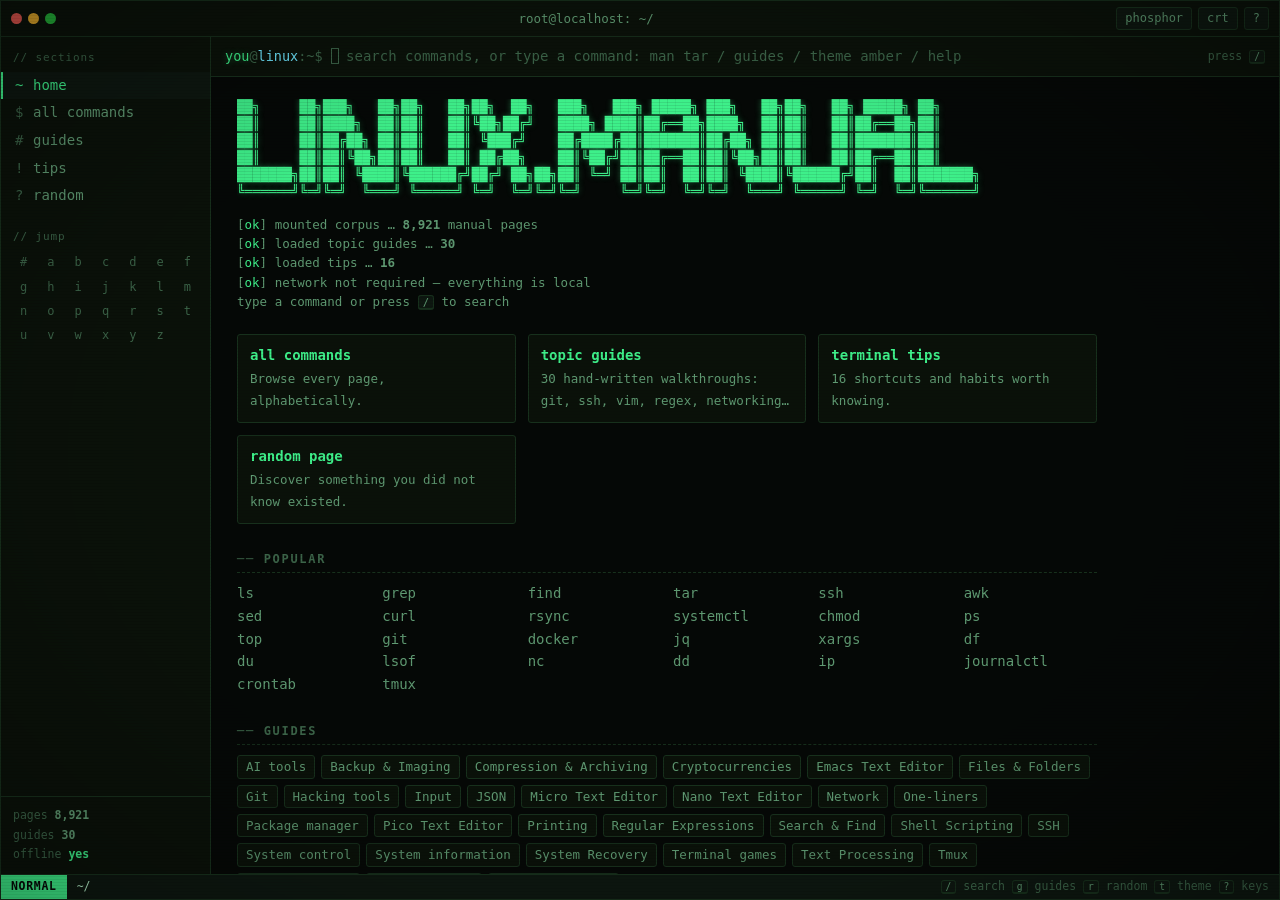
==== site/app.html @ e196953b "Add a landing page in front of the reference app The landing page is now site/index.html and the ref" ====
<!doctype html>
<html lang="en" data-theme="phosphor">
<head>
  <meta charset="utf-8">
  <meta name="viewport" content="width=device-width, initial-scale=1">

  <!-- Primary SEO -->
  <title>linux.manual — Linux Command Reference</title>
  <meta
    name="description"
    content="An offline, terminal-styled reference for 8,900+ Linux commands."
  >
  <meta name="robots" content="index, follow">
  <link rel="canonical" href="https://linuxmanual.vercel.app/app.html">

  <!-- Theme -->
  <meta name="theme-color" content="#050806">
  <meta name="color-scheme" content="dark">

  <!-- Open Graph -->
  <meta property="og:type" content="website">
  <meta property="og:url" content="https://linuxmanual.vercel.app/app.html">
  <meta property="og:title" content="linux.manual — Linux Command Reference">
  <meta
    property="og:description"
    content="An offline, terminal-styled reference for 8,900+ Linux commands."
  >
  <meta property="og:site_name" content="linux.manual">
  <meta property="og:locale" content="en_US">

  <!-- Open Graph Image -->
  <meta
    property="og:image"
    content="https://linuxmanual.vercel.app/assets/og-image.png"
  >
  <meta
    property="og:image:secure_url"
    content="https://linuxmanual.vercel.app/assets/og-image.png"
  >
  <meta property="og:image:type" content="image/png">
  <meta property="og:image:width" content="1200">
  <meta property="og:image:height" content="630">
  <meta
    property="og:image:alt"
    content="linux.manual — Linux Command Reference"
  >

  <!-- Twitter / X -->
  <meta name="twitter:card" content="summary_large_image">
  <meta
    name="twitter:title"
    content="linux.manual — Linux Command Reference"
  >
  <meta
    name="twitter:description"
    content="An offline, terminal-styled reference for 8,900+ Linux commands."
  >
  <meta
    name="twitter:image"
    content="https://linuxmanual.vercel.app/assets/og-image.png"
  >
  <meta
    name="twitter:image:alt"
    content="linux.manual — Linux Command Reference"
  >

  <!-- Favicon -->
  <link
    rel="icon"
    href="data:image/svg+xml,<svg xmlns='http://www.w3.org/2000/svg' viewBox='0 0 16 16'><rect width='16' height='16' rx='2' fill='%23050806'/><path d='M3 4l3 4-3 4' stroke='%233ef08a' stroke-width='1.6' fill='none' stroke-linecap='round' stroke-linejoin='round'/><path d='M8.5 12h4.5' stroke='%233ef08a' stroke-width='1.6' fill='none' stroke-linecap='round'/></svg>"
  >

  <!-- Stylesheet -->
  <link rel="stylesheet" href="assets/css/style.css">
</head>
<body>

<div class="crt" aria-hidden="true"></div>

<div class="window">

  <header class="titlebar">
    <div class="dots"><i class="dot dot-r"></i><i class="dot dot-y"></i><i class="dot dot-g"></i></div>
    <div class="titlebar-title" id="titlebar-title">root@localhost: ~/reference</div>
    <div class="titlebar-tools">
      <button class="tool" id="btn-theme" title="Cycle theme (t)"><span id="theme-name">phosphor</span></button>
      <button class="tool" id="btn-crt" title="Toggle CRT effect">crt</button>
      <button class="tool" id="btn-help" title="Keyboard shortcuts (?)">?</button>
    </div>
  </header>

  <div class="body">

    <nav class="sidebar" id="sidebar">
      <div class="nav-group">
        <div class="nav-label">// sections</div>
        <a class="nav-item" href="#/" data-nav="home"><span class="glyph">~</span>home</a>
        <a class="nav-item" href="#/all" data-nav="all"><span class="glyph">$</span>all commands</a>
        <a class="nav-item" href="#/guides" data-nav="guides"><span class="glyph">#</span>guides</a>
        <a class="nav-item" href="#/tips" data-nav="tips"><span class="glyph">!</span>tips</a>
        <a class="nav-item" href="#/random" data-nav="random"><span class="glyph">?</span>random</a>
      </div>
      <div class="nav-group">
        <div class="nav-label">// jump</div>
        <div class="alpha" id="alpha"></div>
      </div>
      <div class="nav-group nav-recent" id="recent-group" hidden>
        <div class="nav-label">// recent</div>
        <div id="recent"></div>
      </div>
      <div class="nav-foot">
        <div><span class="dim">pages</span> <b id="stat-commands">—</b></div>
        <div><span class="dim">guides</span> <b id="stat-guides">—</b></div>
        <div><span class="dim">offline</span> <b class="ok">yes</b></div>
      </div>
    </nav>

    <main class="main">
      <form class="promptbar" id="promptform" autocomplete="off">
        <label class="ps1" for="prompt"><span class="ps1-user">you</span><span class="ps1-at">@</span><span class="ps1-host">linux</span><span class="ps1-path">:~$</span></label>
        <span class="prompt-wrap">
          <input id="prompt" class="prompt-input" type="text" spellcheck="false"
                 placeholder="search commands, or type a command: man tar / guides / theme amber / help"
                 aria-label="Search or run a command">
          <span class="prompt-caret" id="prompt-caret" aria-hidden="true"><span
                class="caret-measure" id="caret-measure"></span><span class="caret-block"></span></span>
        </span>
        <span class="prompt-hint" id="prompt-hint">press <kbd>/</kbd></span>
      </form>

      <div class="suggest" id="suggest" hidden></div>

      <section class="view" id="view" tabindex="-1"></section>
    </main>

  </div>

  <footer class="statusbar">
    <span class="st st-mode" id="st-mode">NORMAL</span>
    <span class="st st-path" id="st-path">~/</span>
    <span class="st st-msg" id="st-msg"></span>
    <span class="st st-spacer"></span>
    <span class="st st-keys"><kbd>/</kbd> search <kbd>g</kbd> guides <kbd>r</kbd> random <kbd>t</kbd> theme <kbd>?</kbd> keys</span>
  </footer>

</div>

<div class="modal" id="modal" hidden>
  <div class="modal-box">
    <div class="modal-head">keyboard shortcuts<button class="tool" id="modal-close">esc</button></div>
    <div class="modal-body" id="modal-body"></div>
  </div>
</div>

<script src="data/meta.js"></script>
<script src="data/index.js"></script>
<script src="data/basics.js"></script>
<script src="data/tips.js"></script>
<script src="assets/js/markdown.js"></script>
<script src="assets/js/app.js"></script>
</body>
</html>
---- site/assets/css/style.css ----
/* ==========================================================================
   linux.manual — terminal-inspired Linux command reference
   Themes are token swaps on :root[data-theme]; everything else is shared.
   ========================================================================== */

:root {
  --bg:        #050806;
  --bg-deep:   #020403;
  --panel:     #0a1109;
  --panel-2:   #0d1710;
  --line:      #17301c;
  --fg:        #b8f5cd;
  --fg-dim:    #5f9a72;
  --fg-mute:   #3c6549;
  --accent:    #3ef08a;
  --accent-2:  #7df3b3;
  --warn:      #f5c451;
  --danger:    #ff6b6b;
  --link:      #6ee7ff;
  --glow:      0 0 6px rgba(62, 240, 138, .35);
  --sel:       rgba(62, 240, 138, .22);

  --mono: ui-monospace, "SFMono-Regular", "JetBrains Mono", "Fira Code", Menlo,
          Consolas, "DejaVu Sans Mono", monospace;
  --r: 3px;
}

:root[data-theme="amber"] {
  --bg: #0a0703; --bg-deep: #050301; --panel: #120c04; --panel-2: #1a1206;
  --line: #3a2708; --fg: #ffd79a; --fg-dim: #b98a45; --fg-mute: #7c5c2e;
  --accent: #ffb000; --accent-2: #ffcf5c; --link: #ffd9a0;
  --glow: 0 0 6px rgba(255, 176, 0, .35); --sel: rgba(255, 176, 0, .2);
}

:root[data-theme="ice"] {
  --bg: #04070d; --bg-deep: #010306; --panel: #071019; --panel-2: #0a1622;
  --line: #143046; --fg: #cfe8ff; --fg-dim: #6f9dc0; --fg-mute: #4a708c;
  --accent: #58c7ff; --accent-2: #9adcff; --link: #8fe0c8;
  --glow: 0 0 6px rgba(88, 199, 255, .35); --sel: rgba(88, 199, 255, .2);
}

:root[data-theme="paper"] {
  --bg: #f4f1e8; --bg-deep: #e8e4d8; --panel: #fbf9f3; --panel-2: #f1ede2;
  --line: #d8d2c0; --fg: #23211c; --fg-dim: #6b665a; --fg-mute: #8f8a7c;
  --accent: #1f7a4d; --accent-2: #17603c; --warn: #9a6b00; --danger: #b3261e;
  --link: #1d5fa8; --glow: none; --sel: rgba(31, 122, 77, .18);
}

* { box-sizing: border-box; }

html, body {
  height: 100%;
  margin: 0;
}

body {
  background: var(--bg-deep);
  color: var(--fg);
  font-family: var(--mono);
  font-size: 14px;
  line-height: 1.55;
  overflow: hidden;
  -webkit-font-smoothing: antialiased;
}

::selection { background: var(--sel); }

a { color: var(--link); text-decoration: none; }
a:hover { text-decoration: underline; }

kbd {
  font-family: inherit;
  font-size: .84em;
  border: 1px solid var(--line);
  border-bottom-width: 2px;
  border-radius: var(--r);
  padding: 0 4px;
  color: var(--fg-dim);
  background: var(--panel-2);
}

/* ---------- CRT overlay -------------------------------------------------- */

.crt {
  position: fixed;
  inset: 0;
  pointer-events: none;
  z-index: 100;
  background:
    repeating-linear-gradient(
      to bottom,
      rgba(0, 0, 0, .16) 0px, rgba(0, 0, 0, .16) 1px,
      transparent 1px, transparent 3px);
  opacity: .55;
  mix-blend-mode: multiply;
}
.crt::after {
  content: "";
  position: absolute;
  inset: 0;
  background: radial-gradient(ellipse at center, transparent 55%, rgba(0, 0, 0, .55) 100%);
}
body.no-crt .crt { display: none; }
:root[data-theme="paper"] .crt { opacity: .25; }

/* ---------- window chrome ------------------------------------------------ */

.window {
  height: 100%;
  display: flex;
  flex-direction: column;
  background: var(--bg);
  border: 1px solid var(--line);
}

.titlebar {
  display: flex;
  align-items: center;
  gap: 12px;
  padding: 6px 10px;
  background: var(--panel);
  border-bottom: 1px solid var(--line);
  flex: none;
}

.dots { display: flex; gap: 6px; }
.dot { width: 11px; height: 11px; border-radius: 50%; display: block; opacity: .85; }
.dot-r { background: #ff5f57; }
.dot-y { background: #febc2e; }
.dot-g { background: #28c840; }

.titlebar-title {
  flex: 1;
  text-align: center;
  color: var(--fg-dim);
  font-size: 12.5px;
  white-space: nowrap;
  overflow: hidden;
  text-overflow: ellipsis;
}

.titlebar-tools { display: flex; gap: 6px; }

.tool {
  font: inherit;
  font-size: 12px;
  color: var(--fg-dim);
  background: var(--panel-2);
  border: 1px solid var(--line);
  border-radius: var(--r);
  padding: 1px 8px;
  cursor: pointer;
}
.tool:hover { color: var(--accent); border-color: var(--accent); }

/* ---------- layout ------------------------------------------------------- */

.body {
  flex: 1;
  display: flex;
  min-height: 0;
}

.sidebar {
  width: 210px;
  flex: none;
  border-right: 1px solid var(--line);
  background: var(--panel);
  padding: 12px 0 0;
  overflow-y: auto;
  display: flex;
  flex-direction: column;
  gap: 18px;
}

.nav-label {
  color: var(--fg-mute);
  font-size: 11px;
  letter-spacing: .08em;
  padding: 0 12px 6px;
}

.nav-item {
  display: flex;
  gap: 8px;
  align-items: baseline;
  padding: 3px 12px;
  color: var(--fg-dim);
  border-left: 2px solid transparent;
}
.nav-item .glyph { color: var(--fg-mute); width: 10px; }
.nav-item:hover { color: var(--fg); background: var(--panel-2); text-decoration: none; }
.nav-item.active {
  color: var(--accent);
  border-left-color: var(--accent);
  background: var(--panel-2);
}
.nav-item.active .glyph { color: var(--accent); }

.alpha {
  display: grid;
  grid-template-columns: repeat(7, 1fr);
  gap: 2px;
  padding: 0 10px;
}
.alpha a {
  text-align: center;
  color: var(--fg-mute);
  border: 1px solid transparent;
  border-radius: var(--r);
  font-size: 12px;
  line-height: 1.7;
}
.alpha a:hover { color: var(--accent); border-color: var(--line); text-decoration: none; }

.nav-recent a {
  display: block;
  padding: 2px 12px;
  color: var(--fg-dim);
  font-size: 12.5px;
  white-space: nowrap;
  overflow: hidden;
  text-overflow: ellipsis;
}
.nav-recent a:hover { color: var(--accent); background: var(--panel-2); text-decoration: none; }

.nav-foot {
  margin-top: auto;
  padding: 10px 12px;
  border-top: 1px solid var(--line);
  font-size: 11.5px;
  color: var(--fg-dim);
  display: grid;
  gap: 2px;
}
.nav-foot .dim { color: var(--fg-mute); }
.nav-foot .ok { color: var(--accent); }

.main {
  flex: 1;
  min-width: 0;
  display: flex;
  flex-direction: column;
  position: relative;
}

/* ---------- prompt ------------------------------------------------------- */

.promptbar {
  display: flex;
  align-items: center;
  gap: 8px;
  padding: 8px 14px;
  border-bottom: 1px solid var(--line);
  background: var(--panel);
  flex: none;
}

.ps1 { white-space: nowrap; font-size: 13.5px; }
.ps1-user { color: var(--accent); text-shadow: var(--glow); }
.ps1-at, .ps1-path { color: var(--fg-mute); }
.ps1-host { color: var(--link); }

/* The prompt draws its own block caret: the native one is hidden and a block
   is positioned after a hidden copy of the text up to the caret offset. The
   font is monospace and both spans inherit it, so the two stay in step. */
.prompt-wrap {
  position: relative;
  flex: 1;
  min-width: 0;
  display: block;
  overflow: hidden;
}

.prompt-input {
  display: block;
  width: 100%;
  font: inherit;
  color: var(--fg);
  background: transparent;
  border: 0;
  outline: none;
  caret-color: transparent;
}
/* Nudge the placeholder clear of the caret sitting at column 0. */
.prompt-input:placeholder-shown { text-indent: 1.6ch; }
.prompt-input::placeholder { color: var(--fg-mute); }

.prompt-caret {
  position: absolute;
  left: 0;
  top: 0;
  height: 100%;
  display: flex;
  align-items: center;
  white-space: pre;
  pointer-events: none;
}
.caret-measure { visibility: hidden; }
.caret-block {
  width: .58em;
  height: 1.15em;
  background: var(--accent);
  box-shadow: var(--glow);
  animation: blink 1.05s steps(1) infinite;
}
/* Solid while keys are actually landing, the way a real terminal behaves. */
.prompt-caret.typing .caret-block { animation: none; }
/* Hollow when the prompt does not have focus. */
.prompt-caret.blurred .caret-block {
  background: transparent;
  box-shadow: none;
  border: 1px solid var(--fg-mute);
  animation: none;
}

.prompt-hint { color: var(--fg-mute); font-size: 11.5px; white-space: nowrap; }

/* ---------- suggestions -------------------------------------------------- */

.suggest {
  position: absolute;
  top: 41px;
  left: 0;
  right: 0;
  max-height: 62vh;
  overflow-y: auto;
  background: var(--panel);
  border-bottom: 1px solid var(--line);
  box-shadow: 0 18px 30px rgba(0, 0, 0, .45);
  z-index: 30;
}

.sg-head, .sg-foot {
  padding: 4px 14px;
  color: var(--fg-mute);
  font-size: 11.5px;
  border-bottom: 1px solid var(--line);
  position: sticky;
  top: 0;
  background: var(--panel);
}
.sg-foot { border-bottom: 0; border-top: 1px solid var(--line); position: static; }

.sg-item {
  display: flex;
  align-items: baseline;
  gap: 10px;
  padding: 3px 14px;
  cursor: pointer;
  border-left: 2px solid transparent;
}
.sg-item .sg-name { color: var(--fg); min-width: 120px; }
.sg-item .sg-tag {
  color: var(--fg-dim);
  font-size: 12.5px;
  flex: 1;
  white-space: nowrap;
  overflow: hidden;
  text-overflow: ellipsis;
}
.sg-item .sg-kind { color: var(--fg-mute); font-size: 11px; }
.sg-item mark { background: none; color: var(--accent); text-shadow: var(--glow); }
.sg-item.sel { background: var(--panel-2); border-left-color: var(--accent); }
.sg-item.sel .sg-name { color: var(--accent); }

/* ---------- view --------------------------------------------------------- */

.view {
  flex: 1;
  overflow-y: auto;
  padding: 22px 26px 80px;
  outline: none;
  scroll-behavior: smooth;
}
.view-inner { max-width: 860px; min-width: 0; }

.page-head { border-bottom: 1px solid var(--line); padding-bottom: 12px; margin-bottom: 20px; }
.page-head h1 {
  margin: 0;
  font-size: 26px;
  letter-spacing: -.01em;
  color: var(--accent);
  text-shadow: var(--glow);
}
.page-head h1 .sect { color: var(--fg-mute); font-size: 16px; text-shadow: none; }
.page-head .tagline { color: var(--fg-dim); margin-top: 4px; }
.page-head .crumb { color: var(--fg-mute); font-size: 12px; margin-bottom: 8px; }

.sec { margin: 0 0 26px; min-width: 0; }
.sec > h2 {
  font-size: 12px;
  letter-spacing: .14em;
  color: var(--fg-mute);
  margin: 0 0 10px;
  padding-bottom: 4px;
  border-bottom: 1px dashed var(--line);
}
.sec > h2::before { content: "── "; }
.sec h3 { font-size: 14px; color: var(--accent-2); margin: 18px 0 6px; }
.sec p { margin: 0 0 10px; color: var(--fg); }
.sec ul { margin: 0 0 10px; padding-left: 18px; color: var(--fg); }
.sec li { margin-bottom: 2px; }
.sec strong { color: var(--accent-2); font-weight: 600; }
.sec em { color: var(--warn); font-style: normal; }

/* code */

.code {
  position: relative;
  display: flex;
  align-items: flex-start;
  gap: 8px;
  background: var(--panel);
  border: 1px solid var(--line);
  border-left: 2px solid var(--accent);
  border-radius: var(--r);
  padding: 6px 42px 6px 10px;
  margin: 0 0 8px;
  overflow-x: auto;
}
.code pre { margin: 0; font: inherit; white-space: pre; }
.code .sigil { color: var(--fg-mute); user-select: none; flex: none; }
.code .ph { color: var(--warn); }
.code a { color: var(--link); border-bottom: 1px dotted currentColor; }
.code a:hover { text-decoration: none; color: var(--accent); }
.code .copy {
  position: absolute;
  top: 4px;
  right: 4px;
  font: inherit;
  font-size: 11px;
  color: var(--fg-mute);
  background: var(--panel-2);
  border: 1px solid var(--line);
  border-radius: var(--r);
  padding: 0 6px;
  cursor: pointer;
  opacity: 0;
  transition: opacity .12s;
}
.code:hover .copy, .code .copy:focus { opacity: 1; }
.code .copy.done { color: var(--accent); border-color: var(--accent); opacity: 1; }

code.inline {
  background: var(--panel-2);
  border: 1px solid var(--line);
  border-radius: var(--r);
  padding: 0 4px;
  color: var(--accent-2);
}

/* tldr examples */

/* min-width:0 everywhere a code block sits inside a grid/flex item: without it
   the default min-width:auto lets long commands stretch the page instead of
   scrolling inside their own box. */
.tldr { display: grid; gap: 14px; grid-template-columns: minmax(0, 1fr); }
.tldr-item { min-width: 0; }
.tldr-item .tldr-desc { color: var(--fg-dim); margin-bottom: 4px; }
.tldr-item .tldr-desc::before { content: "# "; color: var(--fg-mute); }

/* parameters */

.params { display: grid; gap: 10px; grid-template-columns: minmax(0, 1fr); }
.param { display: grid; grid-template-columns: minmax(150px, 26%) minmax(0, 1fr); gap: 14px; }
.param-term { color: var(--accent-2); }
.param-term .flag { color: var(--accent); }
.param-term .arg { color: var(--warn); }
.param-desc { color: var(--fg-dim); }
@media (max-width: 720px) {
  .param { grid-template-columns: 1fr; gap: 2px; }
}

/* install */

.install { display: grid; gap: 6px; grid-template-columns: minmax(0, 1fr); }
.pm-row { display: flex; align-items: center; gap: 10px; }
.pm-tag {
  flex: none;
  width: 72px;
  color: var(--warn);
  font-size: 12px;
  text-align: right;
}
.pm-row .code { flex: 1; min-width: 0; margin: 0; }

/* tables */

.table-wrap {
  overflow-x: auto;
  margin: 0 0 14px;
  border: 1px solid var(--line);
  border-radius: var(--r);
  background: var(--panel);
}

.md-table {
  border-collapse: collapse;
  width: 100%;
  font-size: 13px;
}

.md-table th,
.md-table td {
  padding: 5px 12px;
  text-align: left;
  vertical-align: top;
  border-bottom: 1px solid var(--line);
}

.md-table th {
  color: var(--fg-mute);
  font-weight: 400;
  font-size: 11px;
  letter-spacing: .12em;
  text-transform: uppercase;
  white-space: nowrap;
  background: var(--panel-2);
  border-bottom: 1px solid var(--fg-mute);
}

.md-table tbody tr:last-child td { border-bottom: 0; }
.md-table tbody tr:hover { background: var(--panel-2); }

/* The left column is the key/flag/shortcut in every table in the corpus. */
.md-table td:first-child { color: var(--accent-2); white-space: nowrap; }
.md-table td:first-child strong { color: var(--accent); }
.md-table td { color: var(--fg-dim); }
.md-table td strong { color: var(--accent-2); }
.md-table code.inline { white-space: nowrap; }

/* chips */

.chips { display: flex; flex-wrap: wrap; gap: 6px; }
.chip {
  border: 1px solid var(--line);
  border-radius: var(--r);
  padding: 1px 8px;
  color: var(--fg-dim);
  background: var(--panel);
  font-size: 12.5px;
}
.chip:hover { color: var(--accent); border-color: var(--accent); text-decoration: none; }
.chip .num { color: var(--fg-mute); }

/* ---------- home --------------------------------------------------------- */

.banner {
  color: var(--accent);
  text-shadow: var(--glow);
  font-size: 13px;
  line-height: 1.3;
  margin: 0 0 14px;
  white-space: pre;
  overflow-x: auto;
}
@media (max-width: 620px) { .banner { font-size: 9px; } }
.boot { color: var(--fg-dim); margin-bottom: 22px; font-size: 12.5px; }
.boot .ok { color: var(--accent); }
.boot .line { display: block; white-space: pre-wrap; }

.cards {
  display: grid;
  grid-template-columns: repeat(auto-fill, minmax(240px, 1fr));
  gap: 12px;
  margin-bottom: 26px;
}
.card {
  display: block;
  border: 1px solid var(--line);
  background: var(--panel);
  border-radius: var(--r);
  padding: 10px 12px;
  color: var(--fg-dim);
}
.card:hover { border-color: var(--accent); text-decoration: none; }
.card b { display: block; color: var(--accent); margin-bottom: 2px; }
.card span { font-size: 12.5px; }

.cmdgrid {
  display: grid;
  grid-template-columns: repeat(auto-fill, minmax(130px, 1fr));
  gap: 1px 12px;
}
.cmdgrid a { color: var(--fg-dim); white-space: nowrap; overflow: hidden; text-overflow: ellipsis; }
.cmdgrid a:hover { color: var(--accent); text-decoration: none; }

.listing { display: grid; gap: 1px; }
.listing a {
  display: flex;
  gap: 14px;
  align-items: baseline;
  padding: 2px 6px;
  border-left: 2px solid transparent;
  color: var(--fg-dim);
}
.listing a:hover { background: var(--panel-2); border-left-color: var(--accent); text-decoration: none; }
.listing .ln { color: var(--fg); min-width: 150px; }
.listing a:hover .ln { color: var(--accent); }
.listing .lt {
  flex: 1;
  font-size: 12.5px;
  white-space: nowrap;
  overflow: hidden;
  text-overflow: ellipsis;
}

.toc { display: flex; flex-wrap: wrap; gap: 4px 10px; margin-bottom: 18px; }
.toc a { color: var(--fg-dim); font-size: 12.5px; }
.toc a::before { content: "› "; color: var(--fg-mute); }

.cursor {
  display: inline-block;
  width: .6em;
  height: 1em;
  background: var(--accent);
  vertical-align: text-bottom;
  animation: blink 1.05s steps(1) infinite;
}
@keyframes blink { 50% { opacity: 0; } }

.empty { color: var(--fg-dim); }
.empty b { color: var(--danger); }

/* ---------- status bar --------------------------------------------------- */

.statusbar {
  flex: none;
  display: flex;
  align-items: center;
  gap: 0;
  background: var(--panel-2);
  border-top: 1px solid var(--line);
  font-size: 11.5px;
  color: var(--fg-dim);
}
.st { padding: 3px 10px; }
.st-mode { background: var(--accent); color: var(--bg); font-weight: 700; letter-spacing: .06em; }
.st-path { color: var(--fg); }
.st-msg { color: var(--warn); }
.st-spacer { flex: 1; }
.st-keys { color: var(--fg-mute); }
@media (max-width: 900px) { .st-keys { display: none; } }

/* ---------- modal -------------------------------------------------------- */

.modal {
  position: fixed;
  inset: 0;
  z-index: 60;
  background: rgba(0, 0, 0, .6);
  display: flex;
  align-items: center;
  justify-content: center;
  padding: 20px;
}
.modal[hidden] { display: none; }
.modal-box {
  width: min(620px, 100%);
  max-height: 80vh;
  overflow-y: auto;
  background: var(--panel);
  border: 1px solid var(--accent);
  border-radius: var(--r);
  box-shadow: 0 20px 60px rgba(0, 0, 0, .6);
}
.modal-head {
  display: flex;
  justify-content: space-between;
  align-items: center;
  padding: 8px 12px;
  border-bottom: 1px solid var(--line);
  color: var(--accent);
  letter-spacing: .1em;
  font-size: 12px;
}
.modal-body { padding: 12px 14px; }
.modal-body dl { display: grid; grid-template-columns: 120px 1fr; gap: 4px 12px; margin: 0 0 14px; }
.modal-body dt { color: var(--accent-2); }
.modal-body dd { margin: 0; color: var(--fg-dim); }
.modal-body h4 { margin: 0 0 8px; color: var(--fg-mute); font-size: 11px; letter-spacing: .12em; }

/* ---------- responsive --------------------------------------------------- */

@media (max-width: 760px) {
  .sidebar { display: none; }
  .view { padding: 16px 14px 60px; }
  .prompt-hint { display: none; }
  .titlebar-title { display: none; }
}

/* scrollbars */
* { scrollbar-width: thin; scrollbar-color: var(--line) transparent; }
*::-webkit-scrollbar { width: 10px; height: 10px; }
*::-webkit-scrollbar-thumb { background: var(--line); border-radius: 6px; }
*::-webkit-scrollbar-track { background: transparent; }
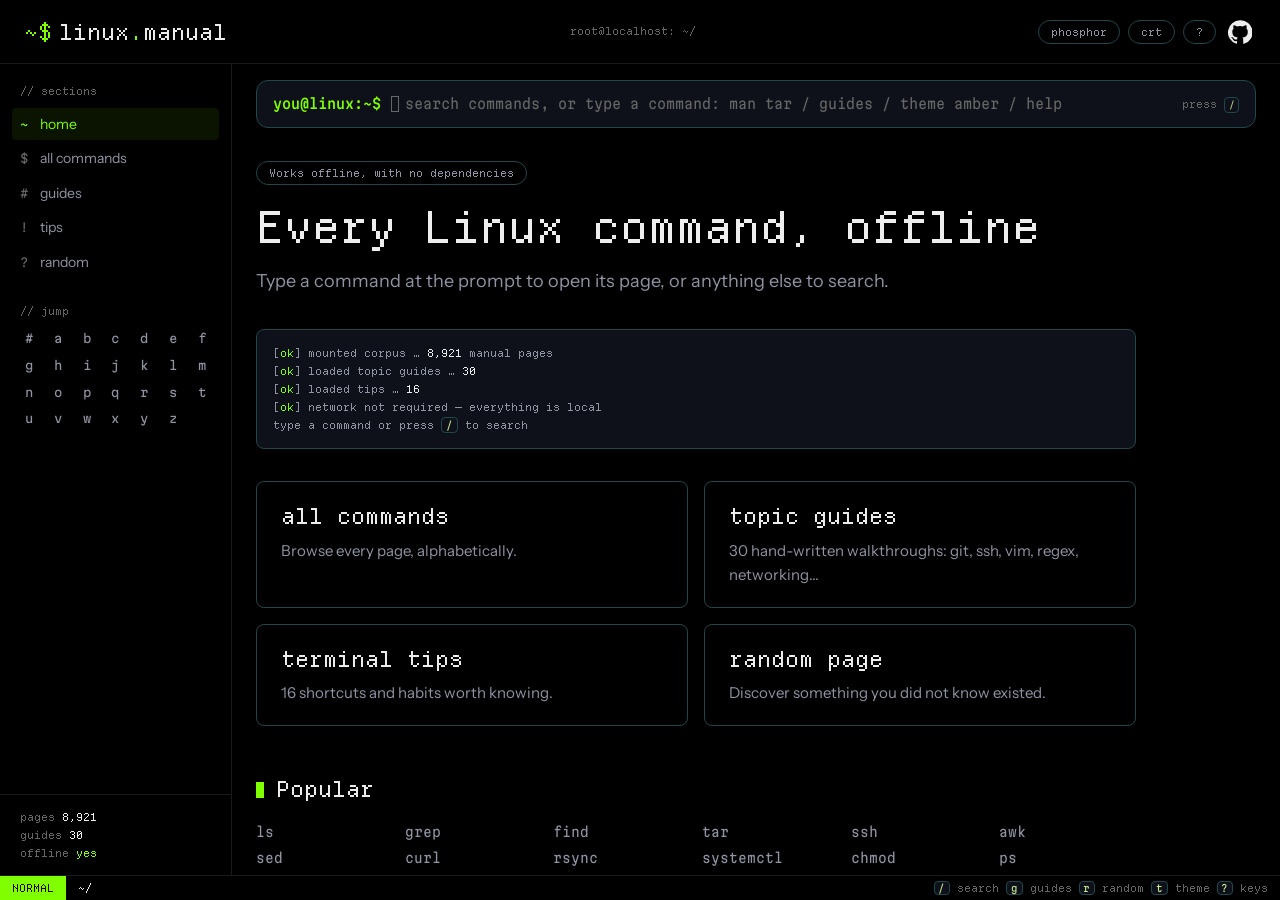
==== commit f0e89343: "Restyle the reference app to match the landing page - style.css: same tokens, fonts and components a" ====
--- a/site/app.html
+++ b/site/app.html
@@ -14,7 +14,7 @@
   <link rel="canonical" href="https://linuxmanual.vercel.app/app.html">
 
   <!-- Theme -->
-  <meta name="theme-color" content="#050806">
+  <meta name="theme-color" content="#000000">
   <meta name="color-scheme" content="dark">
 
   <!-- Open Graph -->
@@ -65,10 +65,7 @@
   >
 
   <!-- Favicon -->
-  <link
-    rel="icon"
-    href="data:image/svg+xml,<svg xmlns='http://www.w3.org/2000/svg' viewBox='0 0 16 16'><rect width='16' height='16' rx='2' fill='%23050806'/><path d='M3 4l3 4-3 4' stroke='%233ef08a' stroke-width='1.6' fill='none' stroke-linecap='round' stroke-linejoin='round'/><path d='M8.5 12h4.5' stroke='%233ef08a' stroke-width='1.6' fill='none' stroke-linecap='round'/></svg>"
-  >
+  <link rel="icon" href="data:image/svg+xml,<svg xmlns='http://www.w3.org/2000/svg' viewBox='0 0 16 16' shape-rendering='crispEdges'><rect width='16' height='16' fill='%23000'/><path d='M3 4h2v2H3zM5 6h2v2H5zM3 8h2v2H3zM8 10h5v2H8z' fill='%237fff00'/></svg>">
 
   <!-- Stylesheet -->
   <link rel="stylesheet" href="assets/css/style.css">
@@ -80,12 +77,13 @@
 <div class="window">
 
   <header class="titlebar">
-    <div class="dots"><i class="dot dot-r"></i><i class="dot dot-y"></i><i class="dot dot-g"></i></div>
+    <a class="logo" href="index.html" aria-label="linux.manual home"><span class="logo-ps1" aria-hidden="true">~$</span>linux<span class="logo-dot">.</span>manual</a>
     <div class="titlebar-title" id="titlebar-title">root@localhost: ~/reference</div>
     <div class="titlebar-tools">
       <button class="tool" id="btn-theme" title="Cycle theme (t)"><span id="theme-name">phosphor</span></button>
       <button class="tool" id="btn-crt" title="Toggle CRT effect">crt</button>
       <button class="tool" id="btn-help" title="Keyboard shortcuts (?)">?</button>
+      <a class="tool-icon" href="https://github.com/ayazmirza54/linux.manual" target="_blank" rel="noreferrer" title="GitHub" aria-label="GitHub"><svg viewBox="0 0 24 24" aria-hidden="true"><path d="M12 .3a12 12 0 0 0-3.8 23.4c.6.1.8-.3.8-.6v-2c-3.3.7-4-1.6-4-1.6-.6-1.4-1.4-1.8-1.4-1.8-1-.7.1-.7.1-.7 1.2 0 1.9 1.2 1.9 1.2 1 1.8 2.8 1.3 3.5 1 0-.8.4-1.3.7-1.6-2.7-.3-5.5-1.3-5.5-6 0-1.2.5-2.3 1.3-3.1-.2-.4-.6-1.6 0-3.2 0 0 1-.3 3.4 1.2a11.5 11.5 0 0 1 6 0c2.3-1.5 3.3-1.2 3.3-1.2.7 1.6.3 2.8.2 3.2.8.8 1.3 1.9 1.3 3.2 0 4.6-2.8 5.6-5.5 5.9.5.4.9 1.1.9 2.3v3.3c0 .3.1.7.8.6A12 12 0 0 0 12 .3"/></svg></a>
     </div>
   </header>
 
--- a/site/assets/css/style.css
+++ b/site/assets/css/style.css
@@ -1,52 +1,88 @@
 /* ==========================================================================
-   linux.manual — terminal-inspired Linux command reference
+   linux.manual — the reference app
+   Shares the landing page's look: black canvas, chartreuse accent, teal
+   hairlines, a pixel display face, a sans for prose and a mono for commands.
    Themes are token swaps on :root[data-theme]; everything else is shared.
    ========================================================================== */
 
+@font-face {
+  font-family: "Departure Mono";
+  src: url(../fonts/DepartureMono-Regular.woff2) format("woff2");
+  font-weight: 400;
+  font-style: normal;
+  font-display: swap;
+}
+@font-face {
+  font-family: "Instrument Sans";
+  src: url(../fonts/InstrumentSans-Variable.woff2) format("woff2");
+  font-weight: 400 700;
+  font-style: normal;
+  font-display: swap;
+}
+@font-face {
+  font-family: "Martian Mono";
+  src: url(../fonts/MartianMono-Variable.woff2) format("woff2");
+  font-weight: 100 800;
+  font-stretch: 75% 112.5%;
+  font-style: normal;
+  font-display: swap;
+}
+
 :root {
-  --bg:        #050806;
-  --bg-deep:   #020403;
-  --panel:     #0a1109;
-  --panel-2:   #0d1710;
-  --line:      #17301c;
-  --fg:        #b8f5cd;
-  --fg-dim:    #5f9a72;
-  --fg-mute:   #3c6549;
-  --accent:    #3ef08a;
-  --accent-2:  #7df3b3;
-  --warn:      #f5c451;
-  --danger:    #ff6b6b;
-  --link:      #6ee7ff;
-  --glow:      0 0 6px rgba(62, 240, 138, .35);
-  --sel:       rgba(62, 240, 138, .22);
-
-  --mono: ui-monospace, "SFMono-Regular", "JetBrains Mono", "Fira Code", Menlo,
-          Consolas, "DejaVu Sans Mono", monospace;
-  --r: 3px;
+  --bg:        #000000;
+  --bg-deep:   #000000;
+  --panel:     #0f111a;
+  --panel-2:   #171a26;
+  --line:      #20474b;
+  --hair:      rgba(255, 255, 255, .1);
+  --fg:        #eeeeee;
+  --fg-dim:    #8f93a2;
+  --fg-mute:   #666666;
+  --accent:    #7fff00;
+  --accent-2:  #c3e88d;
+  --accent-dk: #408000;
+  --on-accent: #000000;
+  --warn:      #5cc8f0;
+  --danger:    #ff5370;
+  --link:      #7fff00;
+  --sel:       rgba(127, 255, 0, .25);
+  --tint:      rgba(127, 255, 0, .08);
+
+  --sans:  "Instrument Sans", ui-sans-serif, system-ui, sans-serif;
+  --mono:  "Martian Mono", ui-monospace, SFMono-Regular, Menlo, Consolas, monospace;
+  --pixel: "Departure Mono", var(--mono);
+  --r: .5rem;
 }
 
 :root[data-theme="amber"] {
-  --bg: #0a0703; --bg-deep: #050301; --panel: #120c04; --panel-2: #1a1206;
-  --line: #3a2708; --fg: #ffd79a; --fg-dim: #b98a45; --fg-mute: #7c5c2e;
-  --accent: #ffb000; --accent-2: #ffcf5c; --link: #ffd9a0;
-  --glow: 0 0 6px rgba(255, 176, 0, .35); --sel: rgba(255, 176, 0, .2);
+  --bg: #0a0703; --bg-deep: #0a0703; --panel: #150e05; --panel-2: #1f1508;
+  --line: #4a330c; --hair: rgba(255, 176, 0, .14);
+  --fg: #ffe2b3; --fg-dim: #b98a45; --fg-mute: #7c5c2e;
+  --accent: #ffb000; --accent-2: #ffcf5c; --accent-dk: #7a5400;
+  --warn: #ff8f6b; --link: #ffb000;
+  --sel: rgba(255, 176, 0, .25); --tint: rgba(255, 176, 0, .08);
 }
 
 :root[data-theme="ice"] {
-  --bg: #04070d; --bg-deep: #010306; --panel: #071019; --panel-2: #0a1622;
-  --line: #143046; --fg: #cfe8ff; --fg-dim: #6f9dc0; --fg-mute: #4a708c;
-  --accent: #58c7ff; --accent-2: #9adcff; --link: #8fe0c8;
-  --glow: 0 0 6px rgba(88, 199, 255, .35); --sel: rgba(88, 199, 255, .2);
+  --bg: #04070d; --bg-deep: #04070d; --panel: #0a1420; --panel-2: #0f1c2c;
+  --line: #1b3f5c; --hair: rgba(88, 199, 255, .14);
+  --fg: #e3f2ff; --fg-dim: #7ba4c4; --fg-mute: #4a708c;
+  --accent: #58c7ff; --accent-2: #a8e1ff; --accent-dk: #1f5f85;
+  --warn: #8fe0c8; --link: #58c7ff;
+  --sel: rgba(88, 199, 255, .25); --tint: rgba(88, 199, 255, .08);
 }
 
 :root[data-theme="paper"] {
-  --bg: #f4f1e8; --bg-deep: #e8e4d8; --panel: #fbf9f3; --panel-2: #f1ede2;
-  --line: #d8d2c0; --fg: #23211c; --fg-dim: #6b665a; --fg-mute: #8f8a7c;
-  --accent: #1f7a4d; --accent-2: #17603c; --warn: #9a6b00; --danger: #b3261e;
-  --link: #1d5fa8; --glow: none; --sel: rgba(31, 122, 77, .18);
-}
-
-* { box-sizing: border-box; }
+  --bg: #f4f1e8; --bg-deep: #f4f1e8; --panel: #fbf9f3; --panel-2: #ece8dc;
+  --line: #cfc8b4; --hair: rgba(0, 0, 0, .12);
+  --fg: #23211c; --fg-dim: #615c50; --fg-mute: #8f8a7c;
+  --accent: #1f7a4d; --accent-2: #17603c; --accent-dk: #b5d6c3;
+  --on-accent: #ffffff;
+  --warn: #1d5fa8; --danger: #b3261e; --link: #1f7a4d;
+  --sel: rgba(31, 122, 77, .2); --tint: rgba(31, 122, 77, .08);
+}
+
+*, *::before, *::after { box-sizing: border-box; }
 
 html, body {
   height: 100%;
@@ -54,32 +90,43 @@
 }
 
 body {
-  background: var(--bg-deep);
-  color: var(--fg);
-  font-family: var(--mono);
-  font-size: 14px;
-  line-height: 1.55;
+  background: var(--bg);
+  color: var(--fg);
+  font-family: var(--sans);
+  font-size: 15px;
+  line-height: 1.6;
   overflow: hidden;
   -webkit-font-smoothing: antialiased;
+  -moz-osx-font-smoothing: grayscale;
 }
 
 ::selection { background: var(--sel); }
 
 a { color: var(--link); text-decoration: none; }
-a:hover { text-decoration: underline; }
+a:hover { text-decoration: underline; text-underline-offset: 3px; }
+
+:focus-visible { outline: 2px solid var(--accent); outline-offset: 2px; }
+
+code, pre, kbd {
+  font-family: var(--mono);
+  font-stretch: 87.5%;
+  font-variant-ligatures: none;
+}
 
 kbd {
-  font-family: inherit;
-  font-size: .84em;
-  border: 1px solid var(--line);
-  border-bottom-width: 2px;
-  border-radius: var(--r);
-  padding: 0 4px;
-  color: var(--fg-dim);
-  background: var(--panel-2);
-}
-
-/* ---------- CRT overlay -------------------------------------------------- */
+  display: inline-block;
+  min-width: 1.5em;
+  padding: 0 .375em;
+  border: 1px solid var(--line);
+  border-radius: .25rem;
+  background: var(--panel);
+  color: var(--accent-2);
+  font-size: .8em;
+  line-height: 1.6;
+  text-align: center;
+}
+
+/* ---------- CRT overlay (off unless asked for) --------------------------- */
 
 .crt {
   position: fixed;
@@ -103,136 +150,173 @@
 body.no-crt .crt { display: none; }
 :root[data-theme="paper"] .crt { opacity: .25; }
 
-/* ---------- window chrome ------------------------------------------------ */
+/* ---------- top bar ------------------------------------------------------ */
 
 .window {
   height: 100%;
   display: flex;
   flex-direction: column;
   background: var(--bg);
-  border: 1px solid var(--line);
 }
 
 .titlebar {
   display: flex;
   align-items: center;
-  gap: 12px;
-  padding: 6px 10px;
-  background: var(--panel);
-  border-bottom: 1px solid var(--line);
+  gap: 16px;
   flex: none;
-}
-
-.dots { display: flex; gap: 6px; }
-.dot { width: 11px; height: 11px; border-radius: 50%; display: block; opacity: .85; }
-.dot-r { background: #ff5f57; }
-.dot-y { background: #febc2e; }
-.dot-g { background: #28c840; }
+  height: calc(3.5rem + 8px);
+  padding: 0 24px;
+  background: var(--bg);
+  box-shadow: 0 -1px 0 var(--hair) inset;
+}
+
+.logo {
+  display: inline-flex;
+  align-items: baseline;
+  flex: none;
+  color: var(--fg);
+  font-family: var(--pixel);
+  font-size: 22px;
+  font-synthesis: none;
+  line-height: 1;
+  white-space: nowrap;
+}
+.logo:hover { opacity: .75; text-decoration: none; }
+.logo-ps1 { color: var(--accent); margin-right: .5ch; }
+.logo-dot { color: var(--accent); }
 
 .titlebar-title {
   flex: 1;
+  min-width: 0;
+  color: var(--fg-mute);
+  font-family: var(--pixel);
+  font-size: 11px;
+  font-synthesis: none;
   text-align: center;
-  color: var(--fg-dim);
+  white-space: nowrap;
+  overflow: hidden;
+  text-overflow: ellipsis;
+}
+
+.titlebar-tools { display: flex; align-items: center; gap: 8px; flex: none; }
+
+.tool {
+  padding: 4px 12px;
+  border: 1px solid var(--line);
+  border-radius: 9999px;
+  background: transparent;
+  color: var(--fg-dim);
+  font-family: var(--pixel);
+  font-size: 11px;
+  font-synthesis: none;
+  line-height: 14px;
+  cursor: pointer;
+  transition: color .15s, border-color .15s;
+}
+.tool:hover { color: var(--accent); border-color: var(--accent); }
+
+.tool-icon {
+  display: inline-flex;
+  padding: 4px;
+  color: var(--fg);
+}
+.tool-icon:hover { color: var(--accent); }
+.tool-icon svg { width: 24px; height: 24px; fill: currentColor; }
+
+/* ---------- layout ------------------------------------------------------- */
+
+.body {
+  flex: 1;
+  display: flex;
+  min-height: 0;
+}
+
+.sidebar {
+  width: 232px;
+  flex: none;
+  display: flex;
+  flex-direction: column;
+  gap: 24px;
+  padding: 20px 0 0;
+  overflow-y: auto;
+  background: var(--bg);
+  border-right: 1px solid var(--hair);
+}
+
+.nav-label {
+  padding: 0 20px 8px;
+  color: var(--fg-mute);
+  font-family: var(--pixel);
+  font-size: 11px;
+  font-synthesis: none;
+  line-height: 14px;
+}
+
+.nav-item {
+  display: flex;
+  align-items: baseline;
+  gap: 10px;
+  margin: 2px 12px;
+  padding: 5px 8px;
+  border-radius: .25rem;
+  color: var(--fg-dim);
+  font-size: 14px;
+  transition: color .15s, background-color .15s;
+}
+.nav-item .glyph {
+  width: 10px;
+  color: var(--fg-mute);
+  font-family: var(--mono);
+  font-size: 12px;
+}
+.nav-item:hover { color: var(--fg); background: var(--tint); text-decoration: none; }
+.nav-item.active { color: var(--accent); background: var(--tint); }
+.nav-item.active .glyph { color: var(--accent); }
+
+.alpha {
+  display: grid;
+  grid-template-columns: repeat(7, 1fr);
+  gap: 2px;
+  padding: 0 16px;
+}
+.alpha a {
+  border: 1px solid transparent;
+  border-radius: .25rem;
+  color: var(--fg-dim);
+  font-family: var(--mono);
+  font-size: 12px;
+  line-height: 1.9;
+  text-align: center;
+}
+.alpha a:hover { color: var(--accent); border-color: var(--line); text-decoration: none; }
+
+.nav-recent a {
+  display: block;
+  margin: 0 12px;
+  padding: 3px 8px;
+  border-radius: .25rem;
+  color: var(--fg-dim);
+  font-family: var(--mono);
   font-size: 12.5px;
   white-space: nowrap;
   overflow: hidden;
   text-overflow: ellipsis;
 }
-
-.titlebar-tools { display: flex; gap: 6px; }
-
-.tool {
-  font: inherit;
-  font-size: 12px;
-  color: var(--fg-dim);
-  background: var(--panel-2);
-  border: 1px solid var(--line);
-  border-radius: var(--r);
-  padding: 1px 8px;
-  cursor: pointer;
-}
-.tool:hover { color: var(--accent); border-color: var(--accent); }
-
-/* ---------- layout ------------------------------------------------------- */
-
-.body {
-  flex: 1;
-  display: flex;
-  min-height: 0;
-}
-
-.sidebar {
-  width: 210px;
-  flex: none;
-  border-right: 1px solid var(--line);
-  background: var(--panel);
-  padding: 12px 0 0;
-  overflow-y: auto;
-  display: flex;
-  flex-direction: column;
-  gap: 18px;
-}
-
-.nav-label {
-  color: var(--fg-mute);
-  font-size: 11px;
-  letter-spacing: .08em;
-  padding: 0 12px 6px;
-}
-
-.nav-item {
-  display: flex;
-  gap: 8px;
-  align-items: baseline;
-  padding: 3px 12px;
-  color: var(--fg-dim);
-  border-left: 2px solid transparent;
-}
-.nav-item .glyph { color: var(--fg-mute); width: 10px; }
-.nav-item:hover { color: var(--fg); background: var(--panel-2); text-decoration: none; }
-.nav-item.active {
-  color: var(--accent);
-  border-left-color: var(--accent);
-  background: var(--panel-2);
-}
-.nav-item.active .glyph { color: var(--accent); }
-
-.alpha {
-  display: grid;
-  grid-template-columns: repeat(7, 1fr);
-  gap: 2px;
-  padding: 0 10px;
-}
-.alpha a {
-  text-align: center;
-  color: var(--fg-mute);
-  border: 1px solid transparent;
-  border-radius: var(--r);
-  font-size: 12px;
-  line-height: 1.7;
-}
-.alpha a:hover { color: var(--accent); border-color: var(--line); text-decoration: none; }
-
-.nav-recent a {
-  display: block;
-  padding: 2px 12px;
-  color: var(--fg-dim);
-  font-size: 12.5px;
-  white-space: nowrap;
-  overflow: hidden;
-  text-overflow: ellipsis;
-}
-.nav-recent a:hover { color: var(--accent); background: var(--panel-2); text-decoration: none; }
+.nav-recent a:hover { color: var(--accent); background: var(--tint); text-decoration: none; }
 
 .nav-foot {
-  margin-top: auto;
-  padding: 10px 12px;
-  border-top: 1px solid var(--line);
-  font-size: 11.5px;
-  color: var(--fg-dim);
   display: grid;
   gap: 2px;
-}
+  margin-top: auto;
+  padding: 14px 20px;
+  border-top: 1px solid var(--hair);
+  color: var(--fg-dim);
+  font-family: var(--pixel);
+  font-size: 11px;
+  font-synthesis: none;
+  line-height: 16px;
+}
+.nav-foot b { color: var(--fg); font-weight: 400; }
 .nav-foot .dim { color: var(--fg-mute); }
 .nav-foot .ok { color: var(--accent); }
 
@@ -249,17 +333,23 @@
 .promptbar {
   display: flex;
   align-items: center;
-  gap: 8px;
-  padding: 8px 14px;
-  border-bottom: 1px solid var(--line);
+  gap: 10px;
+  flex: none;
+  margin: 16px 24px 0;
+  padding: 11px 16px;
+  border: 1px solid var(--line);
+  border-radius: .75rem;
   background: var(--panel);
-  flex: none;
-}
-
-.ps1 { white-space: nowrap; font-size: 13.5px; }
-.ps1-user { color: var(--accent); text-shadow: var(--glow); }
-.ps1-at, .ps1-path { color: var(--fg-mute); }
-.ps1-host { color: var(--link); }
+  font-family: var(--mono);
+  font-stretch: 87.5%;
+  font-size: 14px;
+  font-weight: 350;
+  line-height: 24px;
+}
+.promptbar:focus-within { border-color: var(--accent); }
+
+.ps1 { white-space: nowrap; font-weight: 500; }
+.ps1-user, .ps1-host, .ps1-at, .ps1-path { color: var(--accent); }
 
 /* The prompt draws its own block caret: the native one is hidden and a block
    is positioned after a hidden copy of the text up to the caret offset. The
@@ -275,16 +365,17 @@
 .prompt-input {
   display: block;
   width: 100%;
-  font: inherit;
-  color: var(--fg);
-  background: transparent;
+  padding: 0;
   border: 0;
   outline: none;
+  background: transparent;
+  color: var(--fg);
+  font: inherit;
   caret-color: transparent;
 }
 /* Nudge the placeholder clear of the caret sitting at column 0. */
 .prompt-input:placeholder-shown { text-indent: 1.6ch; }
-.prompt-input::placeholder { color: var(--fg-mute); }
+.prompt-input::placeholder { color: var(--fg-mute); opacity: 1; }
 
 .prompt-caret {
   position: absolute;
@@ -298,10 +389,9 @@
 }
 .caret-measure { visibility: hidden; }
 .caret-block {
-  width: .58em;
-  height: 1.15em;
+  width: .6em;
+  height: 1.2em;
   background: var(--accent);
-  box-shadow: var(--glow);
   animation: blink 1.05s steps(1) infinite;
 }
 /* Solid while keys are actually landing, the way a real terminal behaves. */
@@ -309,59 +399,78 @@
 /* Hollow when the prompt does not have focus. */
 .prompt-caret.blurred .caret-block {
   background: transparent;
-  box-shadow: none;
   border: 1px solid var(--fg-mute);
   animation: none;
 }
 
-.prompt-hint { color: var(--fg-mute); font-size: 11.5px; white-space: nowrap; }
+.prompt-hint {
+  color: var(--fg-mute);
+  font-family: var(--pixel);
+  font-size: 11px;
+  font-synthesis: none;
+  white-space: nowrap;
+}
 
 /* ---------- suggestions -------------------------------------------------- */
 
 .suggest {
   position: absolute;
-  top: 41px;
-  left: 0;
-  right: 0;
+  top: 70px;
+  left: 24px;
+  right: 24px;
+  z-index: 30;
   max-height: 62vh;
   overflow-y: auto;
+  border: 1px solid var(--line);
+  border-radius: .75rem;
   background: var(--panel);
-  border-bottom: 1px solid var(--line);
-  box-shadow: 0 18px 30px rgba(0, 0, 0, .45);
-  z-index: 30;
+  box-shadow: 0 18px 40px rgba(0, 0, 0, .5);
 }
 
 .sg-head, .sg-foot {
-  padding: 4px 14px;
-  color: var(--fg-mute);
-  font-size: 11.5px;
-  border-bottom: 1px solid var(--line);
   position: sticky;
   top: 0;
+  padding: 6px 16px;
+  border-bottom: 1px solid var(--line);
   background: var(--panel);
-}
-.sg-foot { border-bottom: 0; border-top: 1px solid var(--line); position: static; }
+  color: var(--fg-mute);
+  font-family: var(--pixel);
+  font-size: 11px;
+  font-synthesis: none;
+  line-height: 14px;
+}
+.sg-foot { position: static; border-bottom: 0; border-top: 1px solid var(--line); }
 
 .sg-item {
   display: flex;
   align-items: baseline;
-  gap: 10px;
-  padding: 3px 14px;
+  gap: 12px;
+  padding: 5px 16px;
   cursor: pointer;
-  border-left: 2px solid transparent;
-}
-.sg-item .sg-name { color: var(--fg); min-width: 120px; }
+}
+.sg-item .sg-name {
+  min-width: 130px;
+  color: var(--fg);
+  font-family: var(--mono);
+  font-stretch: 87.5%;
+  font-size: 13.5px;
+}
 .sg-item .sg-tag {
-  color: var(--fg-dim);
-  font-size: 12.5px;
   flex: 1;
+  color: var(--fg-dim);
+  font-size: 14px;
   white-space: nowrap;
   overflow: hidden;
   text-overflow: ellipsis;
 }
-.sg-item .sg-kind { color: var(--fg-mute); font-size: 11px; }
-.sg-item mark { background: none; color: var(--accent); text-shadow: var(--glow); }
-.sg-item.sel { background: var(--panel-2); border-left-color: var(--accent); }
+.sg-item .sg-kind {
+  color: var(--fg-mute);
+  font-family: var(--pixel);
+  font-size: 11px;
+  font-synthesis: none;
+}
+.sg-item mark { background: none; color: var(--accent); }
+.sg-item.sel { background: var(--tint); }
 .sg-item.sel .sg-name { color: var(--accent); }
 
 /* ---------- view --------------------------------------------------------- */
@@ -369,40 +478,98 @@
 .view {
   flex: 1;
   overflow-y: auto;
-  padding: 22px 26px 80px;
+  padding: 32px 24px 96px;
   outline: none;
   scroll-behavior: smooth;
 }
-.view-inner { max-width: 860px; min-width: 0; }
-
-.page-head { border-bottom: 1px solid var(--line); padding-bottom: 12px; margin-bottom: 20px; }
+.view-inner { max-width: 880px; min-width: 0; }
+
+.pill {
+  display: inline-flex;
+  align-items: center;
+  padding: 4px 12px;
+  border: 1px solid var(--line);
+  border-radius: 9999px;
+  color: var(--fg-dim);
+  font-family: var(--pixel);
+  font-size: 11px;
+  font-synthesis: none;
+  line-height: 14px;
+}
+
+.page-head { margin-bottom: 32px; }
 .page-head h1 {
   margin: 0;
-  font-size: 26px;
-  letter-spacing: -.01em;
+  color: var(--fg);
+  font-family: var(--pixel);
+  font-size: 33px;
+  font-weight: 400;
+  font-synthesis: none;
+  letter-spacing: 0;
+  line-height: 1.2;
+  overflow-wrap: anywhere;
+}
+@media (min-width: 760px) { .page-head h1 { font-size: 44px; } }
+.page-head h1 .sect { color: var(--fg-mute); font-size: 22px; }
+.page-head .tagline {
+  margin-top: 12px;
+  color: var(--fg-dim);
+  font-size: 18px;
+  line-height: 1.6;
+}
+.page-head .crumb {
+  margin-bottom: 12px;
+  color: var(--fg-mute);
+  font-family: var(--pixel);
+  font-size: 11px;
+  font-synthesis: none;
+  line-height: 14px;
+}
+.page-head .pill + h1 { margin-top: 16px; }
+
+.sec { margin: 0 0 40px; min-width: 0; }
+.sec > h2 {
+  position: relative;
+  margin: 0 0 16px;
+  padding-left: 20px;
+  color: var(--fg);
+  font-family: var(--pixel);
+  font-size: 22px;
+  font-weight: 400;
+  font-synthesis: none;
+  line-height: 1.4;
+  text-transform: lowercase;
+}
+.sec > h2::first-letter { text-transform: uppercase; }
+.sec > h2::before {
+  content: "";
+  position: absolute;
+  left: 0;
+  top: 8px;
+  width: 8px;
+  height: 16px;
+  background: var(--accent);
+}
+.sec h3 {
+  margin: 28px 0 8px;
+  color: var(--fg);
+  font-size: 17px;
+  font-weight: 600;
+}
+.sec p { margin: 0 0 12px; color: var(--fg-dim); line-height: 1.75; }
+.sec ul { margin: 0 0 12px; padding: 0; list-style: none; color: var(--fg-dim); }
+.sec li { position: relative; margin: 6px 0; padding-left: 1.5rem; line-height: 1.75; }
+.sec li::before {
+  content: "-";
+  position: absolute;
+  left: 0;
   color: var(--accent);
-  text-shadow: var(--glow);
-}
-.page-head h1 .sect { color: var(--fg-mute); font-size: 16px; text-shadow: none; }
-.page-head .tagline { color: var(--fg-dim); margin-top: 4px; }
-.page-head .crumb { color: var(--fg-mute); font-size: 12px; margin-bottom: 8px; }
-
-.sec { margin: 0 0 26px; min-width: 0; }
-.sec > h2 {
-  font-size: 12px;
-  letter-spacing: .14em;
-  color: var(--fg-mute);
-  margin: 0 0 10px;
-  padding-bottom: 4px;
-  border-bottom: 1px dashed var(--line);
-}
-.sec > h2::before { content: "── "; }
-.sec h3 { font-size: 14px; color: var(--accent-2); margin: 18px 0 6px; }
-.sec p { margin: 0 0 10px; color: var(--fg); }
-.sec ul { margin: 0 0 10px; padding-left: 18px; color: var(--fg); }
-.sec li { margin-bottom: 2px; }
-.sec strong { color: var(--accent-2); font-weight: 600; }
-.sec em { color: var(--warn); font-style: normal; }
+  font-family: var(--mono);
+}
+.sec strong { color: var(--fg); font-weight: 600; }
+.sec em { color: var(--accent-2); font-style: normal; }
+.sec p a, .sec li a { text-decoration: underline; text-underline-offset: 3px; }
+.sec p a:hover, .sec li a:hover { color: var(--accent-2); }
 
 /* code */
 
@@ -410,44 +577,54 @@
   position: relative;
   display: flex;
   align-items: flex-start;
-  gap: 8px;
+  gap: 10px;
+  margin: 0 0 8px;
+  padding: 10px 52px 10px 14px;
+  overflow-x: auto;
+  border: 1px solid var(--line);
+  border-radius: var(--r);
   background: var(--panel);
-  border: 1px solid var(--line);
-  border-left: 2px solid var(--accent);
-  border-radius: var(--r);
-  padding: 6px 42px 6px 10px;
-  margin: 0 0 8px;
-  overflow-x: auto;
+  color: var(--fg);
+  font-family: var(--mono);
+  font-stretch: 87.5%;
+  font-size: 13.5px;
+  font-weight: 350;
+  line-height: 1.6;
 }
 .code pre { margin: 0; font: inherit; white-space: pre; }
-.code .sigil { color: var(--fg-mute); user-select: none; flex: none; }
+.code .sigil { color: var(--accent); user-select: none; flex: none; }
 .code .ph { color: var(--warn); }
-.code a { color: var(--link); border-bottom: 1px dotted currentColor; }
+.code a { color: var(--accent-2); border-bottom: 1px dotted currentColor; }
 .code a:hover { text-decoration: none; color: var(--accent); }
 .code .copy {
   position: absolute;
-  top: 4px;
-  right: 4px;
-  font: inherit;
-  font-size: 11px;
-  color: var(--fg-mute);
-  background: var(--panel-2);
-  border: 1px solid var(--line);
-  border-radius: var(--r);
-  padding: 0 6px;
+  top: 8px;
+  right: 8px;
+  padding: 3px 8px;
+  border: 1px solid var(--hair);
+  border-radius: .375rem;
+  background: var(--panel);
+  color: var(--fg-dim);
+  font-family: var(--pixel);
+  font-size: 11px;
+  font-synthesis: none;
+  line-height: 14px;
   cursor: pointer;
   opacity: 0;
-  transition: opacity .12s;
+  transition: opacity .12s, color .12s, border-color .12s;
 }
 .code:hover .copy, .code .copy:focus { opacity: 1; }
+.code .copy:hover { color: var(--accent); border-color: var(--accent); }
 .code .copy.done { color: var(--accent); border-color: var(--accent); opacity: 1; }
+@media (hover: none) { .code .copy { opacity: 1; } }
 
 code.inline {
-  background: var(--panel-2);
-  border: 1px solid var(--line);
-  border-radius: var(--r);
-  padding: 0 4px;
+  padding: 1px 5px;
+  border-radius: .25rem;
+  background: var(--panel);
   color: var(--accent-2);
+  font-size: .85em;
+  font-weight: 350;
 }
 
 /* tldr examples */
@@ -455,16 +632,34 @@
 /* min-width:0 everywhere a code block sits inside a grid/flex item: without it
    the default min-width:auto lets long commands stretch the page instead of
    scrolling inside their own box. */
-.tldr { display: grid; gap: 14px; grid-template-columns: minmax(0, 1fr); }
+.tldr { display: grid; gap: 18px; grid-template-columns: minmax(0, 1fr); }
 .tldr-item { min-width: 0; }
-.tldr-item .tldr-desc { color: var(--fg-dim); margin-bottom: 4px; }
-.tldr-item .tldr-desc::before { content: "# "; color: var(--fg-mute); }
+.tldr-item .tldr-desc {
+  position: relative;
+  margin-bottom: 6px;
+  padding-left: 1.5rem;
+  color: var(--fg-dim);
+}
+.tldr-item .tldr-desc::before {
+  content: "-";
+  position: absolute;
+  left: 0;
+  color: var(--accent);
+  font-family: var(--mono);
+}
 
 /* parameters */
 
-.params { display: grid; gap: 10px; grid-template-columns: minmax(0, 1fr); }
-.param { display: grid; grid-template-columns: minmax(150px, 26%) minmax(0, 1fr); gap: 14px; }
-.param-term { color: var(--accent-2); }
+.params { display: grid; gap: 12px; grid-template-columns: minmax(0, 1fr); }
+.param { display: grid; grid-template-columns: minmax(150px, 26%) minmax(0, 1fr); gap: 16px; }
+.param-term {
+  color: var(--accent-2);
+  font-family: var(--mono);
+  font-stretch: 87.5%;
+  font-size: 13.5px;
+  font-weight: 350;
+  overflow-wrap: anywhere;
+}
 .param-term .flag { color: var(--accent); }
 .param-term .arg { color: var(--warn); }
 .param-desc { color: var(--fg-dim); }
@@ -474,13 +669,15 @@
 
 /* install */
 
-.install { display: grid; gap: 6px; grid-template-columns: minmax(0, 1fr); }
-.pm-row { display: flex; align-items: center; gap: 10px; }
+.install { display: grid; gap: 8px; grid-template-columns: minmax(0, 1fr); }
+.pm-row { display: flex; align-items: center; gap: 12px; }
 .pm-tag {
   flex: none;
   width: 72px;
-  color: var(--warn);
-  font-size: 12px;
+  color: var(--fg-dim);
+  font-family: var(--pixel);
+  font-size: 11px;
+  font-synthesis: none;
   text-align: right;
 }
 .pm-row .code { flex: 1; min-width: 0; margin: 0; }
@@ -488,132 +685,201 @@
 /* tables */
 
 .table-wrap {
+  margin: 0 0 16px;
   overflow-x: auto;
-  margin: 0 0 14px;
+  border: 1px solid var(--line);
+  border-radius: var(--r);
+  background: var(--bg);
+}
+
+.md-table {
+  width: 100%;
+  border-collapse: collapse;
+  font-size: 14px;
+}
+
+.md-table th,
+.md-table td {
+  padding: 8px 14px;
+  border-bottom: 1px solid var(--hair);
+  text-align: left;
+  vertical-align: top;
+}
+
+.md-table th {
+  border-bottom: 1px solid var(--line);
+  background: var(--panel);
+  color: var(--fg-dim);
+  font-family: var(--pixel);
+  font-size: 11px;
+  font-weight: 400;
+  font-synthesis: none;
+  white-space: nowrap;
+}
+
+.md-table tbody tr:last-child td { border-bottom: 0; }
+.md-table tbody tr:hover { background: var(--tint); }
+
+/* The left column is the key/flag/shortcut in every table in the corpus. */
+.md-table td:first-child {
+  color: var(--accent-2);
+  font-family: var(--mono);
+  font-stretch: 87.5%;
+  font-size: 13px;
+  font-weight: 350;
+  white-space: nowrap;
+}
+.md-table td:first-child strong { color: var(--accent); }
+.md-table td { color: var(--fg-dim); }
+.md-table td strong { color: var(--fg); }
+.md-table code.inline { white-space: nowrap; }
+
+/* chips */
+
+.chips { display: flex; flex-wrap: wrap; gap: 8px; }
+.chip {
+  padding: 4px 12px;
+  border: 1px solid var(--line);
+  border-radius: 9999px;
+  background: transparent;
+  color: var(--fg-dim);
+  font-family: var(--pixel);
+  font-size: 11px;
+  font-synthesis: none;
+  line-height: 14px;
+  transition: color .15s, border-color .15s;
+}
+.chip:hover { color: var(--accent); border-color: var(--accent); text-decoration: none; }
+.chip .num { color: var(--fg-mute); }
+
+/* ---------- home --------------------------------------------------------- */
+
+.hero { margin-bottom: 32px; }
+.hero h1 {
+  margin: 16px 0 0;
+  color: var(--fg);
+  font-family: var(--pixel);
+  font-size: 33px;
+  font-weight: 400;
+  font-synthesis: none;
+  line-height: 1.2;
+}
+@media (min-width: 760px) { .hero h1 { font-size: 44px; } }
+.hero p {
+  margin: 12px 0 0;
+  color: var(--fg-dim);
+  font-size: 18px;
+  line-height: 1.75;
+}
+
+.boot {
+  margin-bottom: 32px;
+  padding: 14px 16px;
   border: 1px solid var(--line);
   border-radius: var(--r);
   background: var(--panel);
-}
-
-.md-table {
-  border-collapse: collapse;
-  width: 100%;
-  font-size: 13px;
-}
-
-.md-table th,
-.md-table td {
-  padding: 5px 12px;
-  text-align: left;
-  vertical-align: top;
-  border-bottom: 1px solid var(--line);
-}
-
-.md-table th {
-  color: var(--fg-mute);
-  font-weight: 400;
-  font-size: 11px;
-  letter-spacing: .12em;
-  text-transform: uppercase;
-  white-space: nowrap;
-  background: var(--panel-2);
-  border-bottom: 1px solid var(--fg-mute);
-}
-
-.md-table tbody tr:last-child td { border-bottom: 0; }
-.md-table tbody tr:hover { background: var(--panel-2); }
-
-/* The left column is the key/flag/shortcut in every table in the corpus. */
-.md-table td:first-child { color: var(--accent-2); white-space: nowrap; }
-.md-table td:first-child strong { color: var(--accent); }
-.md-table td { color: var(--fg-dim); }
-.md-table td strong { color: var(--accent-2); }
-.md-table code.inline { white-space: nowrap; }
-
-/* chips */
-
-.chips { display: flex; flex-wrap: wrap; gap: 6px; }
-.chip {
-  border: 1px solid var(--line);
-  border-radius: var(--r);
-  padding: 1px 8px;
-  color: var(--fg-dim);
-  background: var(--panel);
-  font-size: 12.5px;
-}
-.chip:hover { color: var(--accent); border-color: var(--accent); text-decoration: none; }
-.chip .num { color: var(--fg-mute); }
-
-/* ---------- home --------------------------------------------------------- */
-
-.banner {
-  color: var(--accent);
-  text-shadow: var(--glow);
-  font-size: 13px;
-  line-height: 1.3;
-  margin: 0 0 14px;
-  white-space: pre;
-  overflow-x: auto;
-}
-@media (max-width: 620px) { .banner { font-size: 9px; } }
-.boot { color: var(--fg-dim); margin-bottom: 22px; font-size: 12.5px; }
+  color: var(--fg-dim);
+  font-family: var(--pixel);
+  font-size: 11px;
+  font-synthesis: none;
+  line-height: 18px;
+}
+.boot b { color: var(--fg); font-weight: 400; }
 .boot .ok { color: var(--accent); }
 .boot .line { display: block; white-space: pre-wrap; }
+.boot kbd { font-size: 10px; line-height: 14px; }
 
 .cards {
   display: grid;
-  grid-template-columns: repeat(auto-fill, minmax(240px, 1fr));
-  gap: 12px;
-  margin-bottom: 26px;
+  grid-template-columns: repeat(auto-fill, minmax(min(100%, 320px), 1fr));
+  gap: 16px;
+  margin-bottom: 48px;
 }
 .card {
   display: block;
-  border: 1px solid var(--line);
-  background: var(--panel);
+  padding: 20px 24px;
+  border: 1px solid var(--line);
   border-radius: var(--r);
-  padding: 10px 12px;
-  color: var(--fg-dim);
+  background: var(--bg);
+  color: var(--fg-dim);
+  transition: border-color .15s;
 }
 .card:hover { border-color: var(--accent); text-decoration: none; }
-.card b { display: block; color: var(--accent); margin-bottom: 2px; }
-.card span { font-size: 12.5px; }
+.card b {
+  display: block;
+  margin-bottom: 8px;
+  color: var(--fg);
+  font-family: var(--pixel);
+  font-size: 22px;
+  font-weight: 400;
+  font-synthesis: none;
+  line-height: 1.3;
+}
+.card:hover b { color: var(--accent); }
+.card span { line-height: 1.6; }
 
 .cmdgrid {
   display: grid;
   grid-template-columns: repeat(auto-fill, minmax(130px, 1fr));
-  gap: 1px 12px;
-}
-.cmdgrid a { color: var(--fg-dim); white-space: nowrap; overflow: hidden; text-overflow: ellipsis; }
+  gap: 4px 12px;
+}
+.cmdgrid a {
+  color: var(--fg-dim);
+  font-family: var(--mono);
+  font-stretch: 87.5%;
+  font-size: 13.5px;
+  font-weight: 350;
+  white-space: nowrap;
+  overflow: hidden;
+  text-overflow: ellipsis;
+}
 .cmdgrid a:hover { color: var(--accent); text-decoration: none; }
 
 .listing { display: grid; gap: 1px; }
 .listing a {
   display: flex;
-  gap: 14px;
   align-items: baseline;
-  padding: 2px 6px;
-  border-left: 2px solid transparent;
-  color: var(--fg-dim);
-}
-.listing a:hover { background: var(--panel-2); border-left-color: var(--accent); text-decoration: none; }
-.listing .ln { color: var(--fg); min-width: 150px; }
+  gap: 16px;
+  padding: 5px 10px;
+  border-radius: .25rem;
+  color: var(--fg-dim);
+}
+.listing a:hover { background: var(--tint); text-decoration: none; }
+.listing .ln {
+  min-width: 160px;
+  color: var(--fg);
+  font-family: var(--mono);
+  font-stretch: 87.5%;
+  font-size: 13.5px;
+  font-weight: 350;
+}
 .listing a:hover .ln { color: var(--accent); }
 .listing .lt {
   flex: 1;
-  font-size: 12.5px;
+  font-size: 14px;
   white-space: nowrap;
   overflow: hidden;
   text-overflow: ellipsis;
 }
 
-.toc { display: flex; flex-wrap: wrap; gap: 4px 10px; margin-bottom: 18px; }
-.toc a { color: var(--fg-dim); font-size: 12.5px; }
-.toc a::before { content: "› "; color: var(--fg-mute); }
+.toc { display: flex; flex-wrap: wrap; gap: 8px; margin-bottom: 32px; }
+.toc a {
+  padding: 4px 12px;
+  border: 1px solid var(--line);
+  border-radius: 9999px;
+  color: var(--fg-dim);
+  font-family: var(--pixel);
+  font-size: 11px;
+  font-synthesis: none;
+  line-height: 14px;
+}
+.toc a:hover { color: var(--accent); border-color: var(--accent); text-decoration: none; }
 
 .cursor {
   display: inline-block;
   width: .6em;
   height: 1em;
+  margin-left: .25em;
   background: var(--accent);
   vertical-align: text-bottom;
   animation: blink 1.05s steps(1) infinite;
@@ -626,21 +892,24 @@
 /* ---------- status bar --------------------------------------------------- */
 
 .statusbar {
+  display: flex;
+  align-items: center;
   flex: none;
-  display: flex;
-  align-items: center;
-  gap: 0;
-  background: var(--panel-2);
-  border-top: 1px solid var(--line);
-  font-size: 11.5px;
-  color: var(--fg-dim);
-}
-.st { padding: 3px 10px; }
-.st-mode { background: var(--accent); color: var(--bg); font-weight: 700; letter-spacing: .06em; }
-.st-path { color: var(--fg); }
-.st-msg { color: var(--warn); }
+  background: var(--bg);
+  border-top: 1px solid var(--hair);
+  color: var(--fg-dim);
+  font-family: var(--pixel);
+  font-size: 11px;
+  font-synthesis: none;
+  line-height: 14px;
+}
+.st { padding: 5px 12px; white-space: nowrap; }
+.st-mode { background: var(--accent); color: var(--on-accent); }
+.st-path { color: var(--fg); overflow: hidden; text-overflow: ellipsis; }
+.st-msg { color: var(--accent-2); }
 .st-spacer { flex: 1; }
 .st-keys { color: var(--fg-mute); }
+.st-keys kbd { font-size: 10px; line-height: 12px; min-width: 1.4em; }
 @media (max-width: 900px) { .st-keys { display: none; } }
 
 /* ---------- modal -------------------------------------------------------- */
@@ -649,45 +918,74 @@
   position: fixed;
   inset: 0;
   z-index: 60;
-  background: rgba(0, 0, 0, .6);
   display: flex;
   align-items: center;
   justify-content: center;
   padding: 20px;
+  background: rgba(0, 0, 0, .7);
 }
 .modal[hidden] { display: none; }
 .modal-box {
-  width: min(620px, 100%);
+  width: min(640px, 100%);
   max-height: 80vh;
   overflow-y: auto;
+  border: 1px solid var(--line);
+  border-radius: .75rem;
   background: var(--panel);
-  border: 1px solid var(--accent);
-  border-radius: var(--r);
   box-shadow: 0 20px 60px rgba(0, 0, 0, .6);
 }
 .modal-head {
   display: flex;
   justify-content: space-between;
   align-items: center;
-  padding: 8px 12px;
+  padding: 14px 20px;
   border-bottom: 1px solid var(--line);
-  color: var(--accent);
-  letter-spacing: .1em;
-  font-size: 12px;
-}
-.modal-body { padding: 12px 14px; }
-.modal-body dl { display: grid; grid-template-columns: 120px 1fr; gap: 4px 12px; margin: 0 0 14px; }
-.modal-body dt { color: var(--accent-2); }
+  color: var(--fg);
+  font-family: var(--pixel);
+  font-size: 22px;
+  font-synthesis: none;
+  line-height: 1.2;
+}
+.modal-body { padding: 16px 20px; }
+.modal-body dl { display: grid; grid-template-columns: 130px 1fr; gap: 6px 12px; margin: 0 0 18px; }
+.modal-body dt {
+  color: var(--accent-2);
+  font-family: var(--mono);
+  font-stretch: 87.5%;
+  font-size: 13px;
+  font-weight: 350;
+}
 .modal-body dd { margin: 0; color: var(--fg-dim); }
-.modal-body h4 { margin: 0 0 8px; color: var(--fg-mute); font-size: 11px; letter-spacing: .12em; }
+.modal-body h4 {
+  margin: 0 0 10px;
+  color: var(--fg-mute);
+  font-family: var(--pixel);
+  font-size: 11px;
+  font-weight: 400;
+  font-synthesis: none;
+}
 
 /* ---------- responsive --------------------------------------------------- */
 
 @media (max-width: 760px) {
   .sidebar { display: none; }
-  .view { padding: 16px 14px 60px; }
+  .titlebar { padding: 0 16px; gap: 8px; }
+  .titlebar-title { visibility: hidden; }
+  .tool-icon { display: none; }
+  .promptbar { margin: 12px 16px 0; }
+  .suggest { left: 16px; right: 16px; top: 66px; }
+  .view { padding: 24px 16px 72px; }
   .prompt-hint { display: none; }
-  .titlebar-title { display: none; }
+}
+@media (max-width: 420px) {
+  .ps1-user, .ps1-at, .ps1-host { display: none; }
+  .logo { font-size: 18px; }
+  .tool { padding: 4px 8px; }
+}
+
+@media (prefers-reduced-motion: reduce) {
+  .view { scroll-behavior: auto; }
+  .caret-block, .cursor { animation: none; }
 }
 
 /* scrollbars */
